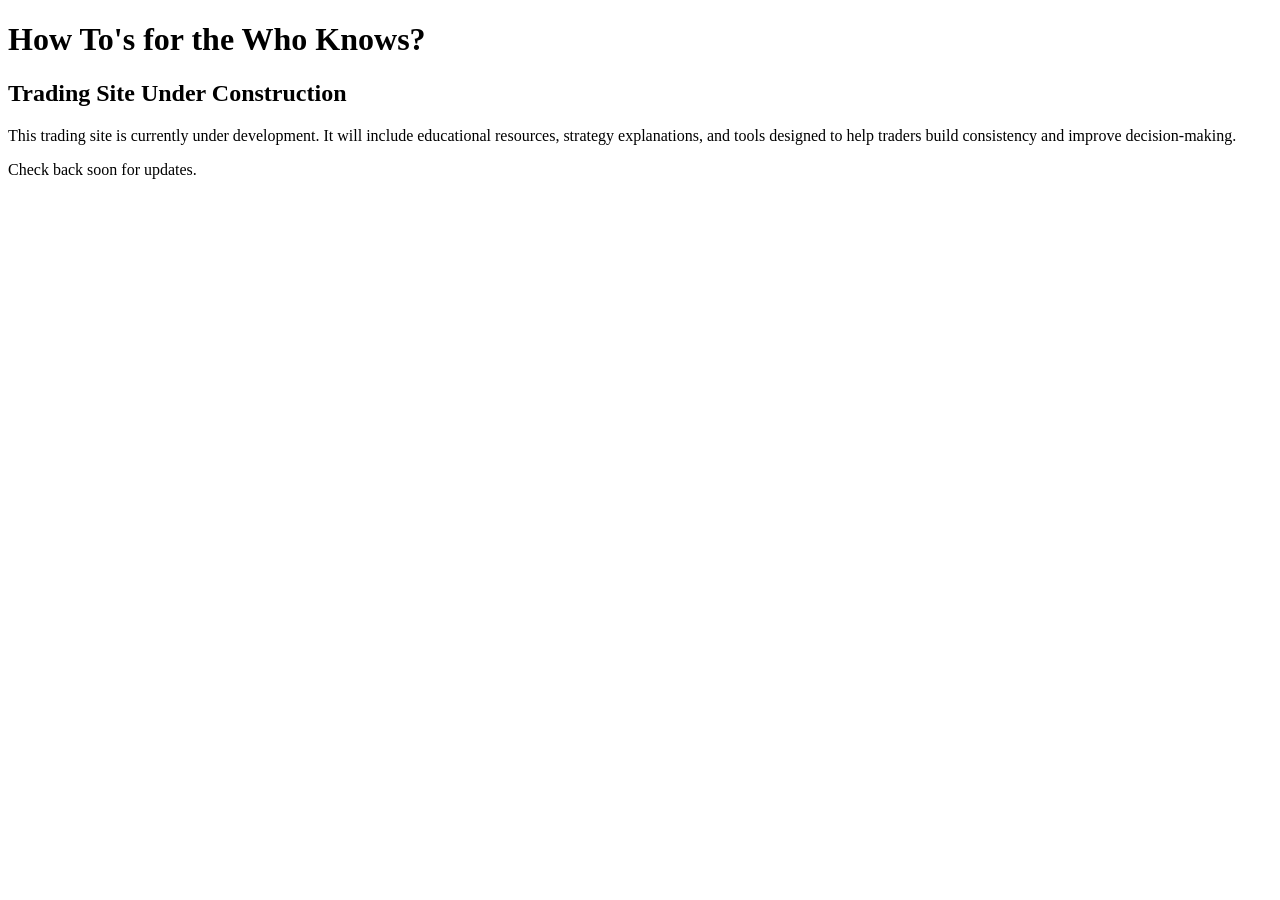
==== index.html @ fb22428c "Add files via upload" ====
<!DOCTYPE html>
<html lang="en">

<head>
    <meta charset="UTF-8">
    <title>Trading Site | Under Construction</title>
</head>

<body>

    <h1>How To's for the Who Knows?</h1>

    <h2>Trading Site Under Construction</h2>

    <p>
        This trading site is currently under development. It will include
        educational resources, strategy explanations, and tools designed
        to help traders build consistency and improve decision-making.
    </p>

    <p>
        Check back soon for updates.
    </p>

</body>

</html>
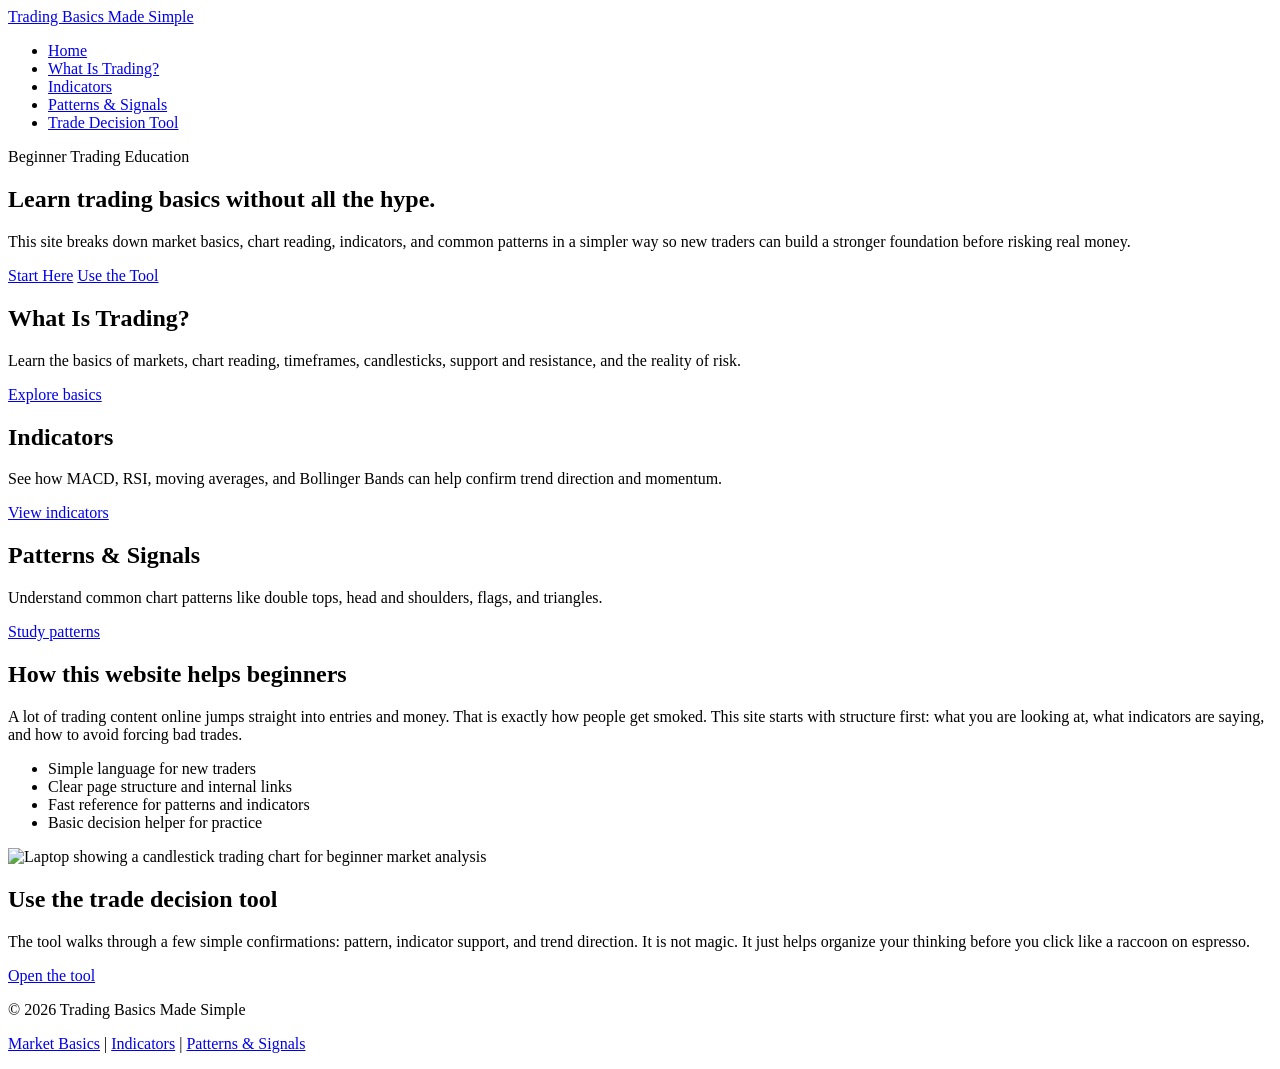
==== commit 83a8e6b6: "Update index.html" ====
--- a/index.html
+++ b/index.html
@@ -1,27 +1,93 @@
 <!DOCTYPE html>
 <html lang="en">
+<head>
+  <meta charset="UTF-8" />
+  <meta name="viewport" content="width=device-width, initial-scale=1.0" />
+  <title>Trading Basics Made Simple | Beginner Trading Guide</title>
+  <meta name="description" content="Beginner-friendly trading website that explains market basics, indicators, chart patterns, and a simple trade decision tool for new traders." />
+  <link rel="stylesheet" href="style.css" />
+</head>
+<body>
+  <header class="site-header">
+    <div class="container nav-wrap">
+      <a class="logo" href="index.html">Trading Basics Made Simple</a>
+      <nav>
+        <ul class="nav-list">
+          <li><a href="index.html">Home</a></li>
+          <li><a href="what-is-trading.html">What Is Trading?</a></li>
+          <li><a href="indicators.html">Indicators</a></li>
+          <li><a href="patterns-signals.html">Patterns & Signals</a></li>
+          <li><a href="trade-decision-tool.html">Trade Decision Tool</a></li>
+        </ul>
+      </nav>
+    </div>
+  </header>
 
-<head>
-    <meta charset="UTF-8">
-    <title>Trading Site | Under Construction</title>
-</head>
+  <main>
+    <section class="hero">
+      <div class="container">
+        <p class="eyebrow">Beginner Trading Education</p>
+        <h1>Learn trading basics without all the hype.</h1>
+        <p class="lead">This site breaks down market basics, chart reading, indicators, and common patterns in a simpler way so new traders can build a stronger foundation before risking real money.</p>
+        <div class="button-row">
+          <a class="button" href="what-is-trading.html">Start Here</a>
+          <a class="button button-secondary" href="trade-decision-tool.html">Use the Tool</a>
+        </div>
+      </div>
+    </section>
 
-<body>
+    <section class="section">
+      <div class="container grid-3">
+        <article class="card">
+          <h2>What Is Trading?</h2>
+          <p>Learn the basics of markets, chart reading, timeframes, candlesticks, support and resistance, and the reality of risk.</p>
+          <a href="what-is-trading.html">Explore basics</a>
+        </article>
+        <article class="card">
+          <h2>Indicators</h2>
+          <p>See how MACD, RSI, moving averages, and Bollinger Bands can help confirm trend direction and momentum.</p>
+          <a href="indicators.html">View indicators</a>
+        </article>
+        <article class="card">
+          <h2>Patterns & Signals</h2>
+          <p>Understand common chart patterns like double tops, head and shoulders, flags, and triangles.</p>
+          <a href="patterns-signals.html">Study patterns</a>
+        </article>
+      </div>
+    </section>
 
-    <h1>How To's for the Who Knows?</h1>
+    <section class="section alt-bg">
+      <div class="container two-col">
+        <div>
+          <h2>How this website helps beginners</h2>
+          <p>A lot of trading content online jumps straight into entries and money. That is exactly how people get smoked. This site starts with structure first: what you are looking at, what indicators are saying, and how to avoid forcing bad trades.</p>
+          <ul class="check-list">
+            <li>Simple language for new traders</li>
+            <li>Clear page structure and internal links</li>
+            <li>Fast reference for patterns and indicators</li>
+            <li>Basic decision helper for practice</li>
+          </ul>
+        </div>
+        <div class="card image-card">
+          <img src="https://images.unsplash.com/photo-1642790106117-e829e14a795f?auto=format&fit=crop&w=1000&q=80" alt="Laptop showing a candlestick trading chart for beginner market analysis" />
+        </div>
+      </div>
+    </section>
 
-    <h2>Trading Site Under Construction</h2>
+    <section class="section">
+      <div class="container">
+        <h2>Use the trade decision tool</h2>
+        <p class="section-intro">The tool walks through a few simple confirmations: pattern, indicator support, and trend direction. It is not magic. It just helps organize your thinking before you click like a raccoon on espresso.</p>
+        <a class="button" href="trade-decision-tool.html">Open the tool</a>
+      </div>
+    </section>
+  </main>
 
-    <p>
-        This trading site is currently under development. It will include
-        educational resources, strategy explanations, and tools designed
-        to help traders build consistency and improve decision-making.
-    </p>
-
-    <p>
-        Check back soon for updates.
-    </p>
-
+  <footer class="site-footer">
+    <div class="container footer-grid">
+      <p>&copy; 2026 Trading Basics Made Simple</p>
+      <p><a href="what-is-trading.html">Market Basics</a> | <a href="indicators.html">Indicators</a> | <a href="patterns-signals.html">Patterns & Signals</a></p>
+    </div>
+  </footer>
 </body>
-
-</html>+</html>
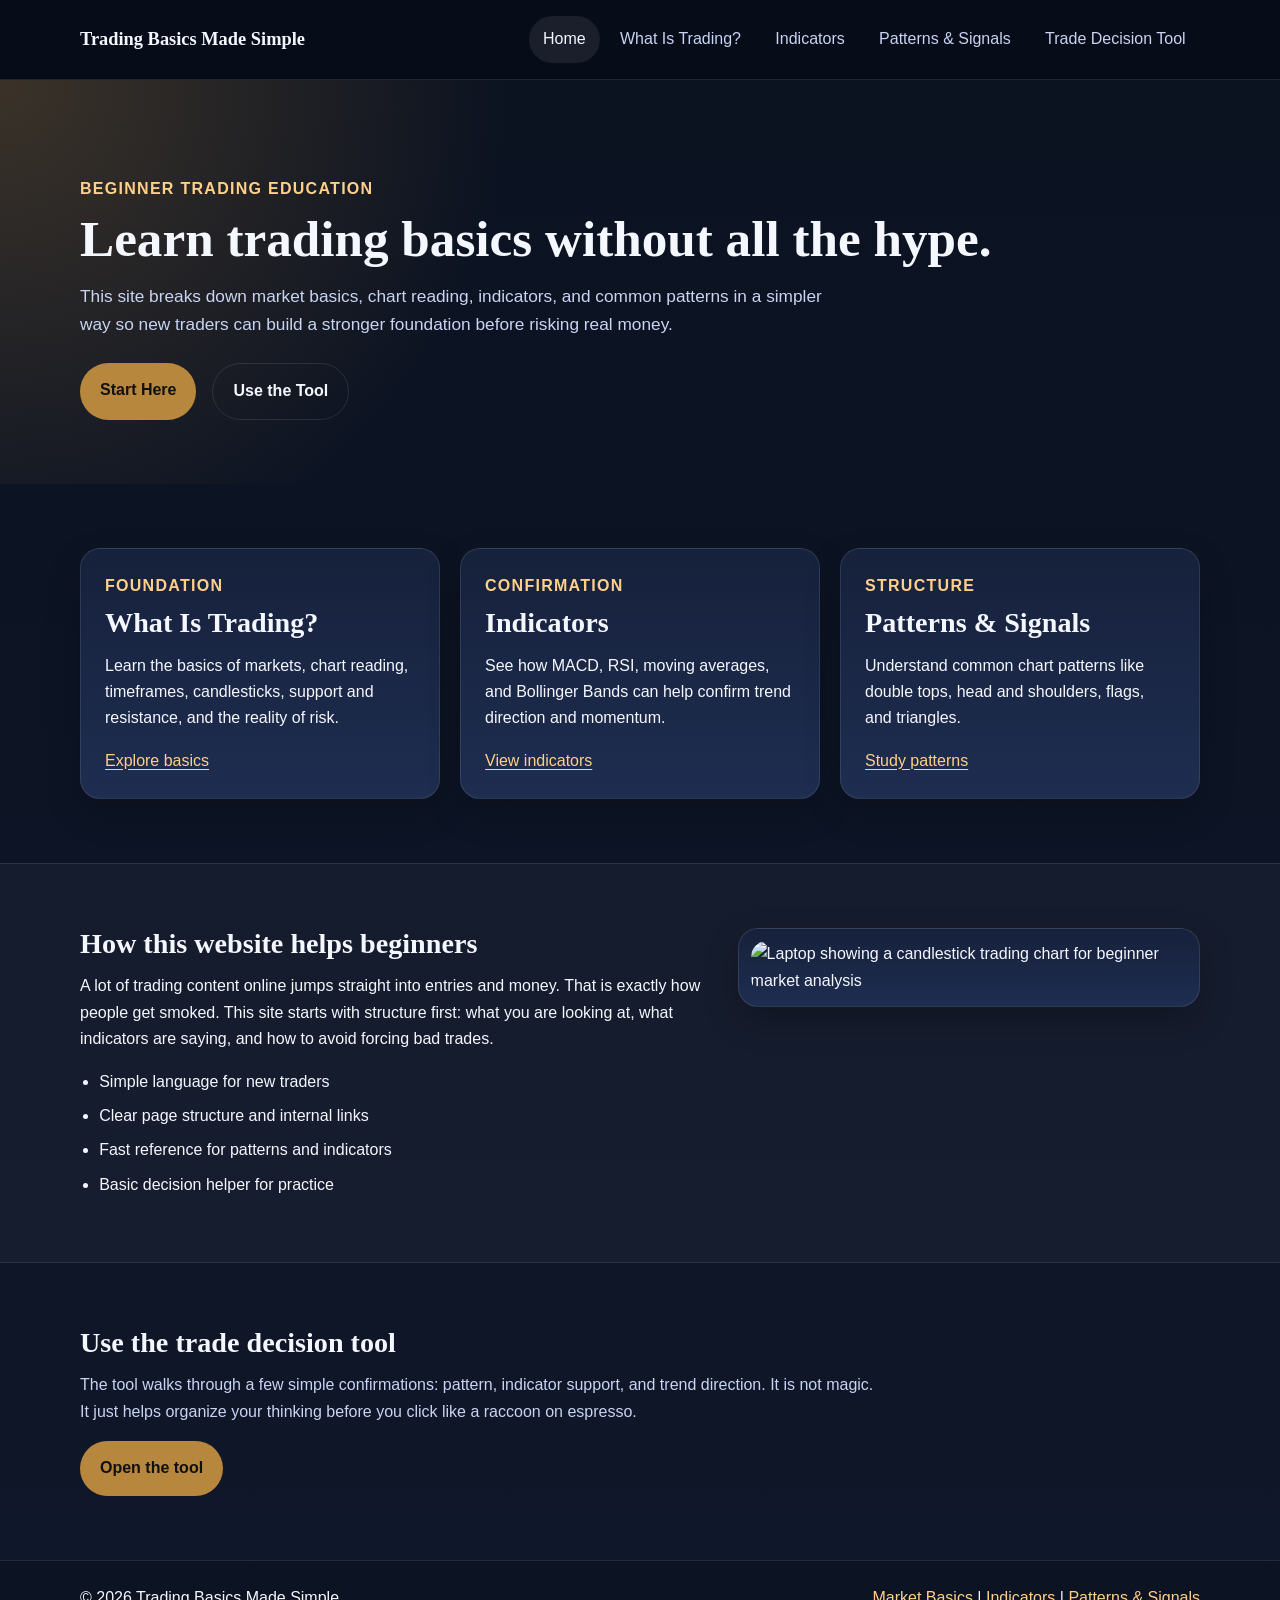
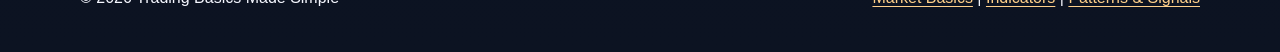
==== commit d4c21783: "Add files via upload" ====
--- a/index.html
+++ b/index.html
@@ -1,93 +1,96 @@
-<!DOCTYPE html>
-<html lang="en">
-<head>
-  <meta charset="UTF-8" />
-  <meta name="viewport" content="width=device-width, initial-scale=1.0" />
-  <title>Trading Basics Made Simple | Beginner Trading Guide</title>
-  <meta name="description" content="Beginner-friendly trading website that explains market basics, indicators, chart patterns, and a simple trade decision tool for new traders." />
-  <link rel="stylesheet" href="style.css" />
-</head>
-<body>
-  <header class="site-header">
-    <div class="container nav-wrap">
-      <a class="logo" href="index.html">Trading Basics Made Simple</a>
-      <nav>
-        <ul class="nav-list">
-          <li><a href="index.html">Home</a></li>
-          <li><a href="what-is-trading.html">What Is Trading?</a></li>
-          <li><a href="indicators.html">Indicators</a></li>
-          <li><a href="patterns-signals.html">Patterns & Signals</a></li>
-          <li><a href="trade-decision-tool.html">Trade Decision Tool</a></li>
-        </ul>
-      </nav>
-    </div>
-  </header>
-
-  <main>
-    <section class="hero">
-      <div class="container">
-        <p class="eyebrow">Beginner Trading Education</p>
-        <h1>Learn trading basics without all the hype.</h1>
-        <p class="lead">This site breaks down market basics, chart reading, indicators, and common patterns in a simpler way so new traders can build a stronger foundation before risking real money.</p>
-        <div class="button-row">
-          <a class="button" href="what-is-trading.html">Start Here</a>
-          <a class="button button-secondary" href="trade-decision-tool.html">Use the Tool</a>
-        </div>
-      </div>
-    </section>
-
-    <section class="section">
-      <div class="container grid-3">
-        <article class="card">
-          <h2>What Is Trading?</h2>
-          <p>Learn the basics of markets, chart reading, timeframes, candlesticks, support and resistance, and the reality of risk.</p>
-          <a href="what-is-trading.html">Explore basics</a>
-        </article>
-        <article class="card">
-          <h2>Indicators</h2>
-          <p>See how MACD, RSI, moving averages, and Bollinger Bands can help confirm trend direction and momentum.</p>
-          <a href="indicators.html">View indicators</a>
-        </article>
-        <article class="card">
-          <h2>Patterns & Signals</h2>
-          <p>Understand common chart patterns like double tops, head and shoulders, flags, and triangles.</p>
-          <a href="patterns-signals.html">Study patterns</a>
-        </article>
-      </div>
-    </section>
-
-    <section class="section alt-bg">
-      <div class="container two-col">
-        <div>
-          <h2>How this website helps beginners</h2>
-          <p>A lot of trading content online jumps straight into entries and money. That is exactly how people get smoked. This site starts with structure first: what you are looking at, what indicators are saying, and how to avoid forcing bad trades.</p>
-          <ul class="check-list">
-            <li>Simple language for new traders</li>
-            <li>Clear page structure and internal links</li>
-            <li>Fast reference for patterns and indicators</li>
-            <li>Basic decision helper for practice</li>
-          </ul>
-        </div>
-        <div class="card image-card">
-          <img src="https://images.unsplash.com/photo-1642790106117-e829e14a795f?auto=format&fit=crop&w=1000&q=80" alt="Laptop showing a candlestick trading chart for beginner market analysis" />
-        </div>
-      </div>
-    </section>
-
-    <section class="section">
-      <div class="container">
-        <h2>Use the trade decision tool</h2>
-        <p class="section-intro">The tool walks through a few simple confirmations: pattern, indicator support, and trend direction. It is not magic. It just helps organize your thinking before you click like a raccoon on espresso.</p>
-        <a class="button" href="trade-decision-tool.html">Open the tool</a>
-      </div>
-    </section>
-  </main>
-
-  <footer class="site-footer">
-    <div class="container footer-grid">
-      <p>&copy; 2026 Trading Basics Made Simple</p>
-      <p><a href="what-is-trading.html">Market Basics</a> | <a href="indicators.html">Indicators</a> | <a href="patterns-signals.html">Patterns & Signals</a></p>
-    </div>
-  </footer>
-</body>
-</html>
+<!DOCTYPE html>
+<html lang="en">
+<head>
+  <meta charset="UTF-8" />
+  <meta name="viewport" content="width=device-width, initial-scale=1.0" />
+  <title>Trading Basics Made Simple | Beginner Trading Guide</title>
+  <meta name="description" content="Beginner-friendly trading website that explains market basics, indicators, chart patterns, and a simple trade decision tool for new traders." />
+  <link rel="stylesheet" href="style.css" />
+</head>
+<body>
+  <header class="site-header">
+    <div class="container nav-wrap">
+      <a class="logo" href="index.html">Trading Basics Made Simple</a>
+      <nav>
+        <ul class="nav-list">
+          <li><a href="index.html" aria-current="page">Home</a></li>
+          <li><a href="what-is-trading.html">What Is Trading?</a></li>
+          <li><a href="indicators.html">Indicators</a></li>
+          <li><a href="patterns-signals.html">Patterns &amp; Signals</a></li>
+          <li><a href="trade-decision-tool.html">Trade Decision Tool</a></li>
+        </ul>
+      </nav>
+    </div>
+  </header>
+
+  <main>
+    <section class="hero">
+      <div class="container">
+        <p class="eyebrow">Beginner Trading Education</p>
+        <h1>Learn trading basics without all the hype.</h1>
+        <p class="lead">This site breaks down market basics, chart reading, indicators, and common patterns in a simpler way so new traders can build a stronger foundation before risking real money.</p>
+        <div class="button-row">
+          <a class="button" href="what-is-trading.html">Start Here</a>
+          <a class="button button-secondary" href="trade-decision-tool.html">Use the Tool</a>
+        </div>
+      </div>
+    </section>
+
+    <section class="section">
+      <div class="container grid-3">
+        <article class="card">
+          <p class="page-kicker">Foundation</p>
+          <h2>What Is Trading?</h2>
+          <p>Learn the basics of markets, chart reading, timeframes, candlesticks, support and resistance, and the reality of risk.</p>
+          <a href="what-is-trading.html">Explore basics</a>
+        </article>
+        <article class="card">
+          <p class="page-kicker">Confirmation</p>
+          <h2>Indicators</h2>
+          <p>See how MACD, RSI, moving averages, and Bollinger Bands can help confirm trend direction and momentum.</p>
+          <a href="indicators.html">View indicators</a>
+        </article>
+        <article class="card">
+          <p class="page-kicker">Structure</p>
+          <h2>Patterns &amp; Signals</h2>
+          <p>Understand common chart patterns like double tops, head and shoulders, flags, and triangles.</p>
+          <a href="patterns-signals.html">Study patterns</a>
+        </article>
+      </div>
+    </section>
+
+    <section class="section alt-bg">
+      <div class="container two-col">
+        <div>
+          <h2>How this website helps beginners</h2>
+          <p>A lot of trading content online jumps straight into entries and money. That is exactly how people get smoked. This site starts with structure first: what you are looking at, what indicators are saying, and how to avoid forcing bad trades.</p>
+          <ul class="check-list">
+            <li>Simple language for new traders</li>
+            <li>Clear page structure and internal links</li>
+            <li>Fast reference for patterns and indicators</li>
+            <li>Basic decision helper for practice</li>
+          </ul>
+        </div>
+        <div class="image-frame">
+          <img src="https://images.unsplash.com/photo-1642790106117-e829e14a795f?auto=format&fit=crop&w=1000&q=80" alt="Laptop showing a candlestick trading chart for beginner market analysis" />
+        </div>
+      </div>
+    </section>
+
+    <section class="section">
+      <div class="container">
+        <h2>Use the trade decision tool</h2>
+        <p class="section-intro">The tool walks through a few simple confirmations: pattern, indicator support, and trend direction. It is not magic. It just helps organize your thinking before you click like a raccoon on espresso.</p>
+        <a class="button" href="trade-decision-tool.html">Open the tool</a>
+      </div>
+    </section>
+  </main>
+
+  <footer class="site-footer">
+    <div class="container footer-grid">
+      <p>&copy; 2026 Trading Basics Made Simple</p>
+      <p><a href="what-is-trading.html">Market Basics</a> | <a href="indicators.html">Indicators</a> | <a href="patterns-signals.html">Patterns &amp; Signals</a></p>
+    </div>
+  </footer>
+</body>
+</html>
--- a/style.css
+++ b/style.css
@@ -0,0 +1,377 @@
+:root {
+  --bg: #0f172a;
+  --bg-deep: #0b1220;
+  --panel: #16213b;
+  --panel-light: #1e2d50;
+  --panel-soft: rgba(255,255,255,0.04);
+  --text: #f5f7ff;
+  --muted: #c9d4f2;
+  --accent: #b7873e;
+  --accent-soft: #ffd08a;
+  --accent-dark: #8a642c;
+  --line: rgba(255,255,255,0.1);
+  --shadow: 0 14px 34px rgba(0,0,0,0.22);
+  --radius: 20px;
+  --radius-pill: 999px;
+  --space-xs: 0.5rem;
+  --space-sm: 0.85rem;
+  --space-md: 1.25rem;
+  --space-lg: 2rem;
+  --space-xl: 3rem;
+  --space-2xl: 4.5rem;
+  --font-heading: Georgia, "Times New Roman", serif;
+  --font-body: Arial, Helvetica, sans-serif;
+}
+
+* { box-sizing: border-box; }
+html { scroll-behavior: smooth; }
+body {
+  margin: 0;
+  font-family: var(--font-body);
+  background: linear-gradient(180deg, var(--bg-deep) 0%, var(--bg) 100%);
+  color: var(--text);
+  line-height: 1.65;
+}
+img {
+  max-width: 100%;
+  display: block;
+  border-radius: 16px;
+}
+a {
+  color: var(--accent-soft);
+  text-underline-offset: 0.18em;
+}
+a:hover { color: #ffe8bf; }
+p { margin: 0 0 1rem; }
+
+.container {
+  width: min(1120px, calc(100% - 2rem));
+  margin: 0 auto;
+}
+
+.site-header {
+  position: sticky;
+  top: 0;
+  z-index: 10;
+  background: rgba(8, 13, 26, 0.92);
+  backdrop-filter: blur(8px);
+  border-bottom: 1px solid var(--line);
+}
+
+.nav-wrap {
+  display: flex;
+  align-items: center;
+  justify-content: space-between;
+  gap: 1rem;
+  padding: 1rem 0;
+}
+
+.logo {
+  font-family: var(--font-heading);
+  font-size: 1.15rem;
+  font-weight: 700;
+  text-decoration: none;
+  color: var(--text);
+}
+
+.nav-list {
+  list-style: none;
+  display: flex;
+  flex-wrap: wrap;
+  gap: 0.35rem;
+  margin: 0;
+  padding: 0;
+}
+
+.nav-list a {
+  display: inline-block;
+  padding: 0.65rem 0.9rem;
+  border-radius: 999px;
+  text-decoration: none;
+  color: var(--muted);
+  transition: background 0.2s ease, color 0.2s ease;
+}
+
+.nav-list a[aria-current="page"],
+.nav-list a:hover {
+  color: var(--text);
+  background: rgba(255,255,255,0.08);
+}
+
+.hero,
+.page-hero {
+  padding: 6rem 0 4rem;
+  background: radial-gradient(circle at top left, rgba(183,135,62,0.28), transparent 38%);
+}
+
+.page-hero {
+  padding-top: 4.5rem;
+  padding-bottom: 2.5rem;
+}
+
+.eyebrow,
+.page-kicker {
+  text-transform: uppercase;
+  letter-spacing: 0.08em;
+  color: var(--accent-soft);
+  font-weight: 700;
+  margin-bottom: 0.5rem;
+}
+
+.hero h1,
+.page-hero h1,
+.content-page h1,
+h2,
+h3 {
+  font-family: var(--font-heading);
+}
+
+.hero h1,
+.page-hero h1,
+.content-page h1 {
+  font-size: clamp(2rem, 4vw, 3.5rem);
+  line-height: 1.08;
+  margin: 0 0 1rem;
+}
+
+h2 {
+  font-size: clamp(1.45rem, 2.2vw, 2rem);
+  line-height: 1.15;
+  margin: 0 0 0.8rem;
+}
+
+h3 {
+  font-size: 1.15rem;
+  line-height: 1.2;
+  margin: 1.2rem 0 0.5rem;
+}
+
+.lead {
+  font-size: 1.08rem;
+  color: var(--muted);
+  max-width: 760px;
+}
+
+.section {
+  padding: 4rem 0;
+}
+
+.alt-bg {
+  background: rgba(255,255,255,0.03);
+  border-top: 1px solid var(--line);
+  border-bottom: 1px solid var(--line);
+}
+
+.grid-3,
+.info-grid {
+  display: grid;
+  grid-template-columns: repeat(3, 1fr);
+  gap: 1.25rem;
+}
+
+.two-col,
+.page-layout {
+  display: grid;
+  grid-template-columns: 1.15fr 0.85fr;
+  gap: 2rem;
+  align-items: start;
+}
+
+.card,
+.mini-card,
+.cta-panel,
+.result-box,
+.content-block,
+.image-frame {
+  background: linear-gradient(180deg, var(--panel) 0%, var(--panel-light) 100%);
+  border: 1px solid var(--line);
+  border-radius: var(--radius);
+  box-shadow: var(--shadow);
+}
+
+.card,
+.mini-card,
+.cta-panel,
+.content-block,
+.result-box {
+  padding: 1.5rem;
+}
+
+.image-card,
+.image-frame { padding: 0.75rem; }
+
+.content-page {
+  max-width: 100%;
+}
+
+.content-stack {
+  display: grid;
+  gap: 1.25rem;
+}
+
+.content-block h2:first-child,
+.content-block h3:first-child,
+.mini-card h3 {
+  margin-top: 0;
+}
+
+.page-sidebar {
+  display: grid;
+  gap: 1.25rem;
+}
+
+.feature-image {
+  aspect-ratio: 4 / 5;
+  object-fit: cover;
+}
+
+.button-row {
+  display: flex;
+  gap: 1rem;
+  flex-wrap: wrap;
+  margin-top: 1.5rem;
+}
+
+.button {
+  display: inline-block;
+  background: var(--accent);
+  color: #111;
+  text-decoration: none;
+  font-weight: 700;
+  padding: 0.9rem 1.25rem;
+  border-radius: var(--radius-pill);
+  border: none;
+  cursor: pointer;
+  transition: transform 0.2s ease, background 0.2s ease;
+}
+
+.button:hover {
+  background: #cca15d;
+  color: #111;
+  transform: translateY(-1px);
+}
+
+.button-secondary {
+  background: transparent;
+  color: var(--text);
+  border: 1px solid var(--line);
+}
+
+.button-secondary:hover {
+  background: rgba(255,255,255,0.08);
+  color: var(--text);
+}
+
+.check-list {
+  padding-left: 1.2rem;
+  margin: 0;
+}
+
+.check-list li + li { margin-top: 0.5rem; }
+.section-intro { max-width: 800px; color: var(--muted); }
+
+.jump-links {
+  margin-top: 0.75rem;
+  padding-top: 1rem;
+  border-top: 1px solid var(--line);
+}
+
+.site-footer {
+  border-top: 1px solid var(--line);
+  padding: 1.5rem 0;
+  background: rgba(0,0,0,0.18);
+}
+
+.footer-grid {
+  display: flex;
+  justify-content: space-between;
+  gap: 1rem;
+  flex-wrap: wrap;
+}
+
+.tool-form {
+  display: grid;
+  gap: 0.8rem;
+  max-width: 550px;
+  margin-top: 2rem;
+}
+
+.tool-form label { font-weight: 700; }
+
+.tool-form select {
+  padding: 0.9rem 1rem;
+  border-radius: 12px;
+  border: 1px solid var(--line);
+  background: #0f1b36;
+  color: var(--text);
+}
+
+.result-yes {
+  border-color: rgba(80, 200, 120, 0.6);
+  background: rgba(80, 200, 120, 0.12);
+}
+
+.result-no {
+  border-color: rgba(255, 99, 99, 0.6);
+  background: rgba(255, 99, 99, 0.12);
+}
+
+#answers {
+  display: flex;
+  flex-wrap: wrap;
+  gap: 1rem;
+  margin-top: 1rem;
+}
+
+.tool-explanation {
+  color: var(--muted);
+  margin: 0.75rem 0 1.25rem;
+  max-width: 750px;
+}
+
+.tool-progress {
+  width: 100%;
+  height: 8px;
+  background: rgba(255,255,255,0.08);
+  border-radius: 4px;
+  margin-bottom: 20px;
+  overflow: hidden;
+}
+
+#tool-progress-bar {
+  height: 100%;
+  width: 0%;
+  background: #4ea3ff;
+  transition: width 0.3s ease;
+}
+
+#result-text ul {
+  margin-top: 0.75rem;
+  padding-left: 1.2rem;
+}
+
+#result-text li {
+  margin-bottom: 0.35rem;
+}
+
+@media (max-width: 920px) {
+  .two-col,
+  .page-layout,
+  .grid-3,
+  .info-grid {
+    grid-template-columns: 1fr;
+  }
+}
+
+@media (max-width: 820px) {
+  .nav-wrap,
+  .footer-grid {
+    flex-direction: column;
+    align-items: flex-start;
+  }
+
+  .hero,
+  .page-hero {
+    padding-top: 4rem;
+  }
+}
